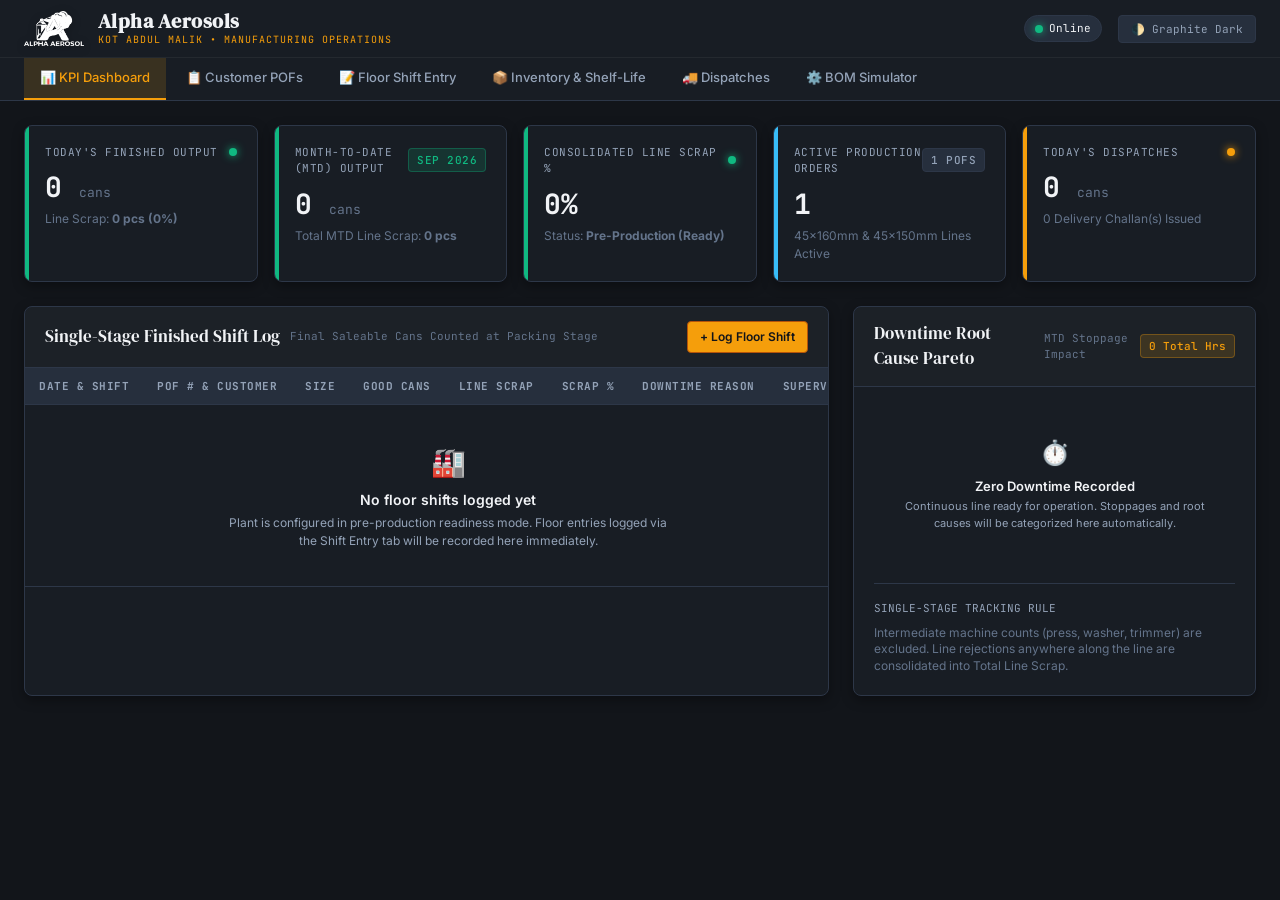
==== index.html @ 7f688cb4 "feat: integrate logo, pre-production 0-entry baseline, and GitHub Pages/Vercel deployment" ====
<!DOCTYPE html>
<html lang="en" data-theme="dark">
<head>
  <meta charset="UTF-8">
  <meta name="viewport" content="width=device-width, initial-scale=1.0">
  <meta name="theme-color" content="#12151a">
  <title>Alpha Aerosols — Factory Operations Portal</title>
  <link rel="manifest" href="./manifest.json">
  <link rel="icon" type="image/png" href="./icon-192.png">
  <link rel="apple-touch-icon" href="./apple-touch-icon.png">
  <link rel="preconnect" href="https://fonts.googleapis.com">
  <link rel="preconnect" href="https://fonts.gstatic.com" crossorigin>
  <link href="https://fonts.googleapis.com/css2?family=DM+Serif+Display&family=Inter:wght@400;500;600;700&family=JetBrains+Mono:wght@400;500;600;700&display=swap" rel="stylesheet">
  <link rel="stylesheet" href="./css/app.css">
</head>
<body>

  <!-- Top Header Navigation -->
  <header class="app-header">
    <div class="header-top">
      <div class="brand-group">
        <img id="header-logo" src="./logo_dark.png" alt="Alpha Aerosols Logo" class="brand-logo-img">
        <div>
          <h1 class="brand-title">Alpha Aerosols</h1>
          <div class="brand-subtitle">Kot Abdul Malik • Manufacturing Operations</div>
        </div>
      </div>

      <div class="header-meta">
        <div class="status-pill" title="Plant Operating Mode">
          <span class="status-dot emerald" id="connection-status-dot"></span>
          <span id="connection-status-text">Online</span>
        </div>
        <span id="offline-queue-badge" class="badge badge-amber" style="display: none; cursor: pointer;" onclick="syncPendingShifts()" title="Click to manually push queued shifts">0 queued</span>
        <button class="theme-toggle-btn" onclick="toggleTheme()" id="theme-toggle-btn">
          🌓 <span id="theme-toggle-label">Graphite Dark</span>
        </button>
      </div>
    </div>

    <!-- Navigation Bar Tabs -->
    <nav class="nav-bar" id="main-nav">
      <a href="#dashboard" class="nav-tab active">
        <span>📊 KPI Dashboard</span>
      </a>
      <a href="#orders" class="nav-tab">
        <span>📋 Customer POFs</span>
      </a>
      <a href="#entry" class="nav-tab">
        <span>📝 Floor Shift Entry</span>
      </a>
      <a href="#inventory" class="nav-tab">
        <span>📦 Inventory & Shelf-Life</span>
      </a>
      <a href="#dispatches" class="nav-tab">
        <span>🚚 Dispatches</span>
      </a>
      <a href="#simulator" class="nav-tab">
        <span>⚙️ BOM Simulator</span>
      </a>
    </nav>
  </header>

  <!-- Main View Container -->
  <main class="app-container">
    <section id="view-dashboard" class="view-section active"></section>
    <section id="view-orders" class="view-section"></section>
    <section id="view-entry" class="view-section"></section>
    <section id="view-inventory" class="view-section"></section>
    <section id="view-dispatches" class="view-section"></section>
    <section id="view-simulator" class="view-section"></section>
  </main>

  <!-- Modal: Create New Order (POF) -->
  <div id="modal-new-order" class="modal-backdrop">
    <div class="modal-dialog">
      <div class="modal-header">
        <h3 style="font-family: var(--font-display); font-size: 18px;">Create New Production Order (POF)</h3>
        <button type="button" class="btn btn-secondary" style="padding: 4px 8px;" onclick="closeNewOrderModal()">✕</button>
      </div>
      <form onsubmit="submitNewOrder(event)">
        <div class="modal-body form-grid">
          <div class="form-group">
            <label class="form-label">POF Number</label>
            <input type="text" name="pof_number" class="form-input" placeholder="e.g. POF-2026-084" required>
          </div>
          <div class="form-group">
            <label class="form-label">Customer Name</label>
            <input type="text" name="customer_name" class="form-input" placeholder="e.g. L'Oreal CareLine" required>
          </div>
          <div class="form-group">
            <label class="form-label">Product Name & Description</label>
            <input type="text" name="product_name" class="form-input" placeholder="e.g. Deodorant Spray 150ml" required>
          </div>
          <div class="form-group">
            <label class="form-label">Container Size</label>
            <select name="product_size" class="form-select">
              <option value="45x160mm">45 x 160 mm (Primary Standard, 0.40mm)</option>
              <option value="45x150mm">45 x 150 mm (Alternate Standard, 0.35mm)</option>
            </select>
          </div>
          <div class="form-group">
            <label class="form-label">Order Quantity (Cans)</label>
            <input type="number" name="order_qty" class="form-input" value="100000" min="1000" required>
          </div>
          <div class="form-group">
            <label class="form-label">Tolerance % (Standard ±5%)</label>
            <input type="number" step="0.5" name="tolerance_pct" class="form-input" value="5" min="0" max="15" required>
          </div>
          <div class="form-group">
            <label class="form-label">Order Date</label>
            <input type="date" name="order_date" class="form-input" required>
          </div>
          <div class="form-group">
            <label class="form-label">Delivery Due Date</label>
            <input type="date" name="due_date" class="form-input" required>
          </div>
          <div class="form-group" style="grid-column: 1 / -1;">
            <label class="form-label">Artwork Proof Reference</label>
            <input type="text" name="artwork_ref" class="form-input" placeholder="e.g. ART-2026-REV2">
          </div>
          <div class="form-group" style="grid-column: 1 / -1;">
            <label class="form-label">Operational Notes</label>
            <textarea name="notes" class="form-textarea" rows="2" placeholder="Coating specs, delivery remarks..."></textarea>
          </div>
        </div>
        <div class="modal-footer">
          <button type="button" class="btn btn-secondary" onclick="closeNewOrderModal()">Cancel</button>
          <button type="submit" class="btn btn-primary">Create Order</button>
        </div>
      </form>
    </div>
  </div>

  <!-- Modal: Issue Delivery Challan -->
  <div id="modal-new-dispatch" class="modal-backdrop">
    <div class="modal-dialog">
      <div class="modal-header">
        <h3 style="font-family: var(--font-display); font-size: 18px;">Issue Delivery Challan & Gate Pass</h3>
        <button type="button" class="btn btn-secondary" style="padding: 4px 8px;" onclick="closeNewDispatchModal()">✕</button>
      </div>
      <form onsubmit="submitNewDispatch(event)">
        <div class="modal-body form-grid">
          <div class="form-group">
            <label class="form-label">Challan Number</label>
            <input type="text" name="challan_number" class="form-input" placeholder="e.g. DC-2026-043" required>
          </div>
          <div class="form-group">
            <label class="form-label">Dispatch Date</label>
            <input type="date" name="dispatch_date" class="form-input" required>
          </div>
          <div class="form-group" style="grid-column: 1 / -1;">
            <label class="form-label">Select Active POF #</label>
            <select name="pof_id" class="form-select" id="dispatch-pof-select" required onchange="handleDispatchPofChange(this)">
              <!-- Filled dynamically -->
            </select>
          </div>
          <div class="form-group">
            <label class="form-label">Dispatched Cans (pcs)</label>
            <input type="number" name="dispatched_cans" class="form-input" placeholder="e.g. 35000" min="1" required>
          </div>
          <div class="form-group">
            <label class="form-label">Carton Count</label>
            <input type="number" name="carton_count" class="form-input" placeholder="e.g. 175" min="1" required>
          </div>
          <div class="form-group">
            <label class="form-label">Pallet Count</label>
            <input type="number" name="pallet_count" class="form-input" placeholder="e.g. 12" min="1" required>
          </div>
          <div class="form-group">
            <label class="form-label">Vehicle Registration #</label>
            <input type="text" name="vehicle_number" class="form-input" placeholder="e.g. LES-4412" required>
          </div>
          <div class="form-group">
            <label class="form-label">Driver Name</label>
            <input type="text" name="driver_name" class="form-input" placeholder="e.g. Muhammad Akram">
          </div>
          <div class="form-group">
            <label class="form-label">Receiver Party</label>
            <input type="text" name="receiver_party" class="form-input" placeholder="e.g. Golden Pearl Cosmetics" required>
          </div>
        </div>
        <div class="modal-footer">
          <button type="button" class="btn btn-secondary" onclick="closeNewDispatchModal()">Cancel</button>
          <button type="submit" class="btn btn-primary">Authorize & Dispatch</button>
        </div>
      </form>
    </div>
  </div>

  <!-- Toast Container -->
  <div id="toast-container" class="toast-container"></div>

  <!-- Scripts -->
  <script src="./js/state.js"></script>
  <script src="./js/components/dashboard.js"></script>
  <script src="./js/components/orders.js"></script>
  <script src="./js/components/shift_entry.js"></script>
  <script src="./js/components/inventory.js"></script>
  <script src="./js/components/dispatches.js"></script>
  <script src="./js/components/simulator.js"></script>
  <script src="./js/router.js"></script>

  <!-- PWA Service Worker Registration -->
  <script>
    if ('serviceWorker' in navigator) {
      window.addEventListener('load', () => {
        navigator.serviceWorker.register('./sw.js').then((reg) => {
          reg.addEventListener('updatefound', () => {
            const newWorker = reg.installing;
            newWorker.addEventListener('statechange', () => {
              if (newWorker.state === 'installed' && navigator.serviceWorker.controller) {
                // Subtle non-disruptive update notification toast
                const toast = document.createElement('div');
                toast.className = 'toast amber';
                toast.innerHTML = `<span>App updated — <strong style="cursor:pointer; text-decoration:underline;" id="btn-refresh-pwa">Tap to Refresh</strong></span>`;
                document.getElementById('toast-container')?.appendChild(toast);
                document.getElementById('btn-refresh-pwa')?.addEventListener('click', () => {
                  newWorker.postMessage({ action: 'skipWaiting' });
                  window.location.reload();
                });
              }
            });
          });
        }).catch((err) => console.warn('SW registration failed:', err));
      });
    }

    // Populate modal dropdowns when data loads
    window.addEventListener('app:state-changed', (e) => {
      const orders = e.detail?.orders || [];
      const dispSelect = document.getElementById('dispatch-pof-select');
      if (dispSelect) {
        dispSelect.innerHTML = orders.map(o => `
          <option value="${o.id}">${o.pof_number} — ${o.customer_name} (${formatNumber(o.order_qty)} cans)</option>
        `).join('');
        if (typeof handleDispatchPofChange === 'function' && dispSelect.value) {
          handleDispatchPofChange(dispSelect);
        }
      }
      const today = new Date().toISOString().split('T')[0];
      const ordDate = document.querySelector('#modal-new-order input[name="order_date"]');
      if (ordDate && !ordDate.value) ordDate.value = today;
      const dispDate = document.querySelector('#modal-new-dispatch input[name="dispatch_date"]');
      if (dispDate && !dispDate.value) dispDate.value = today;
    });
  </script>
</body>
</html>
---- css/app.css ----
/* ==========================================================================
   ALPHA AEROSOLS (KOT ABDUL MALIK) — INDUSTRIAL DESIGN SYSTEM
   Bespoke Industrial Aesthetic (Graphite / Aluminum Steel / Amber / Emerald)
   ========================================================================== */

:root {
  --font-display: 'DM Serif Display', Georgia, serif;
  --font-ui: 'Inter', -apple-system, BlinkMacSystemFont, 'Segoe UI', Roboto, sans-serif;
  --font-mono: 'JetBrains Mono', 'SFMono-Regular', Consolas, monospace;

  /* Theme: Brushed Graphite Dark (Default) */
  --bg-base: #12151a;
  --bg-surface: #181d24;
  --bg-surface-elevated: #202732;
  --bg-subtle: #262f3d;
  --border-subtle: #2d3748;
  --border-strong: #3f4d63;

  --text-main: #f1f3f6;
  --text-muted: #94a3b8;
  --text-dim: #64748b;

  --color-amber: #f59e0b;
  --color-amber-dark: #b45309;
  --color-amber-glow: rgba(245, 158, 11, 0.15);

  --color-emerald: #10b981;
  --color-emerald-dark: #047857;
  --color-emerald-glow: rgba(16, 185, 129, 0.15);

  --color-danger: #ef4444;
  --color-danger-glow: rgba(239, 68, 68, 0.15);

  --color-steel: #718096;
  --color-blue: #38bdf8;

  --shadow-card: 0 4px 12px rgba(0, 0, 0, 0.35);
  --shadow-elevated: 0 8px 24px rgba(0, 0, 0, 0.45);
  --radius-sm: 4px;
  --radius-md: 8px;
  --radius-lg: 12px;
  --transition-fast: 0.15s ease;
}

[data-theme="light"] {
  --bg-base: #f1f3f6;
  --bg-surface: #ffffff;
  --bg-surface-elevated: #f8fafc;
  --bg-subtle: #e2e8f0;
  --border-subtle: #cbd5e1;
  --border-strong: #94a3b8;

  --text-main: #0f172a;
  --text-muted: #475569;
  --text-dim: #64748b;

  --color-amber-glow: rgba(245, 158, 11, 0.22);
  --color-emerald-glow: rgba(16, 185, 129, 0.22);
  --color-danger-glow: rgba(239, 68, 68, 0.22);
  --shadow-card: 0 2px 8px rgba(0, 0, 0, 0.08);
  --shadow-elevated: 0 6px 16px rgba(0, 0, 0, 0.12);
}

* {
  box-sizing: border-box;
  margin: 0;
  padding: 0;
}

body {
  background-color: var(--bg-base);
  color: var(--text-main);
  font-family: var(--font-ui);
  font-size: 14px;
  line-height: 1.5;
  min-height: 100vh;
  display: flex;
  flex-direction: column;
  -webkit-font-smoothing: antialiased;
}

/* ================= Top App Header ================= */
.app-header {
  background: var(--bg-surface);
  border-bottom: 1px solid var(--border-subtle);
  position: sticky;
  top: 0;
  z-index: 100;
  backdrop-filter: blur(8px);
}

.header-top {
  display: flex;
  align-items: center;
  justify-content: space-between;
  padding: 10px 24px;
  border-bottom: 1px solid rgba(255, 255, 255, 0.05);
}

.brand-group {
  display: flex;
  align-items: center;
  gap: 14px;
}

.brand-logo-mark {
  width: 36px;
  height: 36px;
  background: linear-gradient(135deg, #2d3748, #1a202c);
  border: 1px solid var(--color-amber);
  border-radius: var(--radius-sm);
  display: flex;
  align-items: center;
  justify-content: center;
  font-family: var(--font-display);
  font-size: 20px;
  font-weight: bold;
  color: var(--color-amber);
  box-shadow: 0 0 10px var(--color-amber-glow);
}

.brand-logo-img {
  height: 36px;
  width: auto;
  max-width: 140px;
  display: block;
  object-fit: contain;
  filter: drop-shadow(0 2px 4px rgba(0, 0, 0, 0.25));
  transition: transform 0.2s ease-in-out;
}

.brand-logo-img:hover {
  transform: scale(1.04);
}

.brand-title {
  font-family: var(--font-display);
  font-size: 20px;
  letter-spacing: 0.5px;
  color: var(--text-main);
  line-height: 1.1;
}

.brand-subtitle {
  font-family: var(--font-mono);
  font-size: 10px;
  text-transform: uppercase;
  letter-spacing: 1px;
  color: var(--color-amber);
}

.header-meta {
  display: flex;
  align-items: center;
  gap: 16px;
}

.status-pill {
  display: inline-flex;
  align-items: center;
  gap: 6px;
  background: var(--bg-subtle);
  border: 1px solid var(--border-subtle);
  padding: 4px 10px;
  border-radius: 20px;
  font-family: var(--font-mono);
  font-size: 11px;
}

.status-dot {
  width: 8px;
  height: 8px;
  border-radius: 50%;
  background-color: var(--color-emerald);
  box-shadow: 0 0 8px var(--color-emerald);
}

.status-dot.amber {
  background-color: var(--color-amber);
  box-shadow: 0 0 8px var(--color-amber);
}

.status-dot.red {
  background-color: var(--color-danger);
  box-shadow: 0 0 8px var(--color-danger);
}

.theme-toggle-btn {
  background: var(--bg-subtle);
  border: 1px solid var(--border-subtle);
  color: var(--text-muted);
  padding: 6px 12px;
  border-radius: var(--radius-sm);
  cursor: pointer;
  font-family: var(--font-mono);
  font-size: 11px;
  transition: all var(--transition-fast);
}

.theme-toggle-btn:hover {
  color: var(--text-main);
  border-color: var(--color-amber);
}

/* ================= Navigation Tabs ================= */
.nav-bar {
  display: flex;
  gap: 4px;
  padding: 0 24px;
  overflow-x: auto;
}

.nav-tab {
  display: inline-flex;
  align-items: center;
  gap: 8px;
  padding: 10px 16px;
  color: var(--text-muted);
  text-decoration: none;
  font-weight: 500;
  font-size: 13px;
  border-bottom: 2px solid transparent;
  transition: all var(--transition-fast);
  white-space: nowrap;
}

.nav-tab:hover {
  color: var(--text-main);
}

.nav-tab.active {
  color: var(--color-amber);
  border-bottom-color: var(--color-amber);
  background: var(--color-amber-glow);
}

.nav-badge {
  font-family: var(--font-mono);
  font-size: 10px;
  padding: 2px 6px;
  border-radius: 10px;
  background: var(--bg-subtle);
  color: var(--text-muted);
}

/* ================= Main View Container ================= */
.app-container {
  flex: 1;
  max-width: 1400px;
  width: 100%;
  margin: 0 auto;
  padding: 24px;
}

.view-section {
  display: none;
  animation: fadeIn 0.2s ease-in-out;
}

.view-section.active {
  display: block;
}

@keyframes fadeIn {
  from { opacity: 0; transform: translateY(4px); }
  to { opacity: 1; transform: translateY(0); }
}

/* ================= Cards & Panels ================= */
.panel {
  background: var(--bg-surface);
  border: 1px solid var(--border-subtle);
  border-radius: var(--radius-md);
  box-shadow: var(--shadow-card);
  margin-bottom: 24px;
  overflow: hidden;
}

.panel-header {
  padding: 14px 20px;
  border-bottom: 1px solid var(--border-subtle);
  display: flex;
  align-items: center;
  justify-content: space-between;
  background: rgba(255, 255, 255, 0.015);
}

.panel-title {
  font-family: var(--font-display);
  font-size: 17px;
  color: var(--text-main);
  display: flex;
  align-items: center;
  gap: 10px;
}

.panel-title small {
  font-family: var(--font-mono);
  font-size: 11px;
  color: var(--text-dim);
  font-weight: normal;
}

.panel-body {
  padding: 20px;
}

/* ================= KPI Grid ================= */
.kpi-grid {
  display: grid;
  grid-template-columns: repeat(auto-fit, minmax(220px, 1fr));
  gap: 16px;
  margin-bottom: 24px;
}

.kpi-card {
  background: var(--bg-surface);
  border: 1px solid var(--border-subtle);
  border-radius: var(--radius-md);
  padding: 18px 20px;
  box-shadow: var(--shadow-card);
  position: relative;
  overflow: hidden;
  transition: transform var(--transition-fast), border-color var(--transition-fast);
}

.kpi-card:hover {
  border-color: var(--border-strong);
  transform: translateY(-2px);
}

.kpi-card::before {
  content: "";
  position: absolute;
  top: 0;
  left: 0;
  width: 4px;
  height: 100%;
  background: var(--border-subtle);
}

.kpi-card.amber::before { background: var(--color-amber); }
.kpi-card.emerald::before { background: var(--color-emerald); }
.kpi-card.blue::before { background: var(--color-blue); }
.kpi-card.red::before { background: var(--color-danger); }

.kpi-label {
  font-size: 11px;
  font-family: var(--font-mono);
  text-transform: uppercase;
  letter-spacing: 0.5px;
  color: var(--text-muted);
  display: flex;
  align-items: center;
  justify-content: space-between;
}

.kpi-value {
  font-family: var(--font-mono);
  font-size: 28px;
  font-weight: 700;
  color: var(--text-main);
  margin: 6px 0 2px 0;
}

.kpi-sub {
  font-size: 12px;
  color: var(--text-dim);
  display: flex;
  align-items: center;
  gap: 6px;
}

/* ================= Tables ================= */
.table-responsive {
  width: 100%;
  overflow-x: auto;
}

.data-table {
  width: 100%;
  border-collapse: collapse;
  font-size: 13px;
}

.data-table th {
  background: var(--bg-subtle);
  color: var(--text-muted);
  font-family: var(--font-mono);
  font-size: 11px;
  text-transform: uppercase;
  letter-spacing: 0.5px;
  padding: 10px 14px;
  text-align: left;
  border-bottom: 1px solid var(--border-subtle);
  white-space: nowrap;
}

.data-table th.num, .data-table td.num {
  text-align: right;
  font-family: var(--font-mono);
}

.data-table td {
  padding: 12px 14px;
  border-bottom: 1px solid var(--border-subtle);
  color: var(--text-main);
}

.data-table tr:hover td {
  background: rgba(255, 255, 255, 0.02);
}

/* ================= Badges & Indicators ================= */
.badge {
  display: inline-flex;
  align-items: center;
  gap: 5px;
  padding: 3px 8px;
  border-radius: var(--radius-sm);
  font-family: var(--font-mono);
  font-size: 11px;
  font-weight: 500;
  white-space: nowrap;
}

.badge-emerald {
  background: var(--color-emerald-glow);
  color: var(--color-emerald);
  border: 1px solid rgba(16, 185, 129, 0.3);
}

.badge-amber {
  background: var(--color-amber-glow);
  color: var(--color-amber);
  border: 1px solid rgba(245, 158, 11, 0.3);
}

.badge-red {
  background: var(--color-danger-glow);
  color: var(--color-danger);
  border: 1px solid rgba(239, 68, 68, 0.3);
}

.badge-steel {
  background: var(--bg-subtle);
  color: var(--text-muted);
  border: 1px solid var(--border-subtle);
}

.progress-bar-container {
  width: 100%;
  height: 6px;
  background: var(--bg-subtle);
  border-radius: 3px;
  overflow: hidden;
  margin-top: 4px;
}

.progress-bar-fill {
  height: 100%;
  background: var(--color-emerald);
  border-radius: 3px;
  transition: width 0.3s ease;
}

.progress-bar-fill.amber { background: var(--color-amber); }
.progress-bar-fill.red { background: var(--color-danger); }

/* ================= Forms & Inputs ================= */
.form-grid {
  display: grid;
  grid-template-columns: repeat(auto-fit, minmax(240px, 1fr));
  gap: 16px;
}

.form-group {
  display: flex;
  flex-direction: column;
  gap: 6px;
}

.form-label {
  font-family: var(--font-mono);
  font-size: 11px;
  text-transform: uppercase;
  letter-spacing: 0.5px;
  color: var(--text-muted);
}

.form-input, .form-select, .form-textarea {
  background: var(--bg-base);
  border: 1px solid var(--border-subtle);
  border-radius: var(--radius-sm);
  color: var(--text-main);
  padding: 10px 12px;
  font-family: var(--font-mono);
  font-size: 13px;
  outline: none;
  transition: border-color var(--transition-fast);
}

.form-input:focus, .form-select:focus, .form-textarea:focus {
  border-color: var(--color-amber);
  box-shadow: 0 0 0 2px var(--color-amber-glow);
}

.form-input-lg {
  font-size: 18px;
  font-weight: bold;
  padding: 12px 16px;
}

.btn {
  display: inline-flex;
  align-items: center;
  justify-content: center;
  gap: 8px;
  padding: 10px 18px;
  font-size: 13px;
  font-weight: 600;
  border-radius: var(--radius-sm);
  border: 1px solid transparent;
  cursor: pointer;
  transition: all var(--transition-fast);
  text-decoration: none;
}

.btn-primary {
  background: var(--color-amber);
  color: #12151a;
  border-color: var(--color-amber-dark);
}

.btn-primary:hover {
  background: #fbb034;
  box-shadow: 0 0 12px var(--color-amber-glow);
}

.btn-secondary {
  background: var(--bg-subtle);
  color: var(--text-main);
  border-color: var(--border-subtle);
}

.btn-secondary:hover {
  background: var(--bg-surface-elevated);
  border-color: var(--border-strong);
}

.btn-emerald {
  background: var(--color-emerald);
  color: #12151a;
}

.btn-emerald:hover {
  background: #34d399;
}

/* ================= Modals ================= */
.modal-backdrop {
  position: fixed;
  top: 0;
  left: 0;
  width: 100vw;
  height: 100vh;
  background: rgba(0, 0, 0, 0.7);
  backdrop-filter: blur(4px);
  display: none;
  align-items: center;
  justify-content: center;
  z-index: 200;
}

.modal-backdrop.active {
  display: flex;
}

.modal-dialog {
  background: var(--bg-surface);
  border: 1px solid var(--border-strong);
  border-radius: var(--radius-md);
  box-shadow: var(--shadow-elevated);
  max-width: 600px;
  width: 90%;
  max-height: 90vh;
  overflow-y: auto;
  animation: modalScale 0.2s ease;
}

@keyframes modalScale {
  from { transform: scale(0.95); opacity: 0; }
  to { transform: scale(1); opacity: 1; }
}

.modal-header {
  padding: 16px 20px;
  border-bottom: 1px solid var(--border-subtle);
  display: flex;
  align-items: center;
  justify-content: space-between;
}

.modal-body {
  padding: 20px;
}

.modal-footer {
  padding: 14px 20px;
  border-top: 1px solid var(--border-subtle);
  display: flex;
  align-items: center;
  justify-content: flex-end;
  gap: 12px;
}

/* ================= Toast Notification ================= */
.toast-container {
  position: fixed;
  bottom: 20px;
  right: 20px;
  z-index: 300;
  display: flex;
  flex-direction: column;
  gap: 10px;
}

.toast {
  background: var(--bg-surface-elevated);
  border: 1px solid var(--border-strong);
  border-radius: var(--radius-sm);
  padding: 12px 18px;
  box-shadow: var(--shadow-elevated);
  display: flex;
  align-items: center;
  gap: 12px;
  font-size: 13px;
  color: var(--text-main);
  animation: slideUp 0.25s ease;
}

.toast.amber { border-left: 4px solid var(--color-amber); }
.toast.emerald { border-left: 4px solid var(--color-emerald); }
.toast.red { border-left: 4px solid var(--color-danger); }

@keyframes slideUp {
  from { transform: translateY(20px); opacity: 0; }
  to { transform: translateY(0); opacity: 1; }
}

/* ================= Floor Logger Specifics ================= */
.shift-toggle-group {
  display: flex;
  gap: 10px;
  margin-bottom: 12px;
}

.shift-btn {
  flex: 1;
  padding: 14px;
  border-radius: var(--radius-sm);
  background: var(--bg-base);
  border: 1px solid var(--border-subtle);
  color: var(--text-muted);
  font-family: var(--font-mono);
  font-size: 14px;
  font-weight: bold;
  cursor: pointer;
  transition: all var(--transition-fast);
}

.shift-btn.active {
  background: var(--bg-surface-elevated);
  border-color: var(--color-amber);
  color: var(--color-amber);
  box-shadow: 0 0 10px var(--color-amber-glow);
}

.metric-highlight-box {
  background: var(--bg-base);
  border: 1px solid var(--border-subtle);
  border-radius: var(--radius-sm);
  padding: 16px;
  display: flex;
  justify-content: space-around;
  align-items: center;
  text-align: center;
}

/* Responsive adjustments */
@media (max-width: 768px) {
  .header-top { padding: 8px 14px; }
  .app-container { padding: 14px; }
  .kpi-grid { grid-template-columns: 1fr 1fr; }
  .nav-bar { padding: 0 14px; }
}
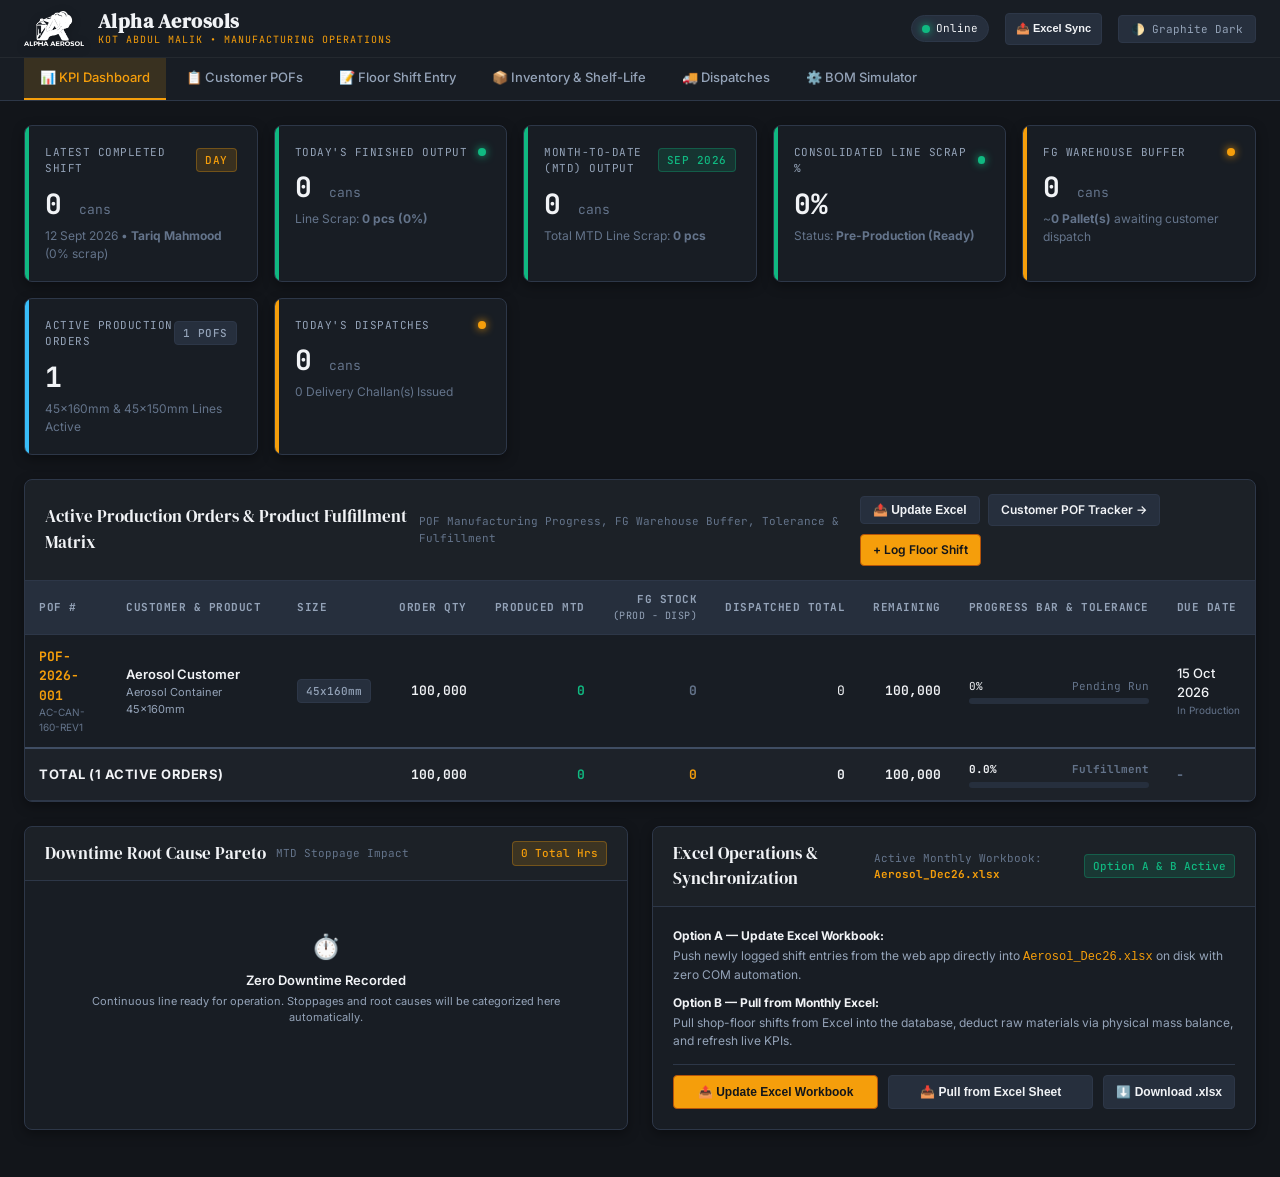
==== commit 17c56fef: "feat: implement bidirectional Excel sync (Option A & B), support dynamic Aerosol_MmmYY workbooks, an" ====
--- a/index.html
+++ b/index.html
@@ -32,6 +32,9 @@
           <span id="connection-status-text">Online</span>
         </div>
         <span id="offline-queue-badge" class="badge badge-amber" style="display: none; cursor: pointer;" onclick="syncPendingShifts()" title="Click to manually push queued shifts">0 queued</span>
+        <button type="button" class="btn btn-secondary" onclick="syncToExcel()" style="padding: 4px 10px; font-size: 11px; height: 32px;" title="Push shifts to monthly Excel workbook">
+          📤 Excel Sync
+        </button>
         <button class="theme-toggle-btn" onclick="toggleTheme()" id="theme-toggle-btn">
           🌓 <span id="theme-toggle-label">Graphite Dark</span>
         </button>
--- a/css/app.css
+++ b/css/app.css
@@ -375,6 +375,7 @@
 .table-responsive {
   width: 100%;
   overflow-x: auto;
+  -webkit-overflow-scrolling: touch;
 }
 
 .data-table {
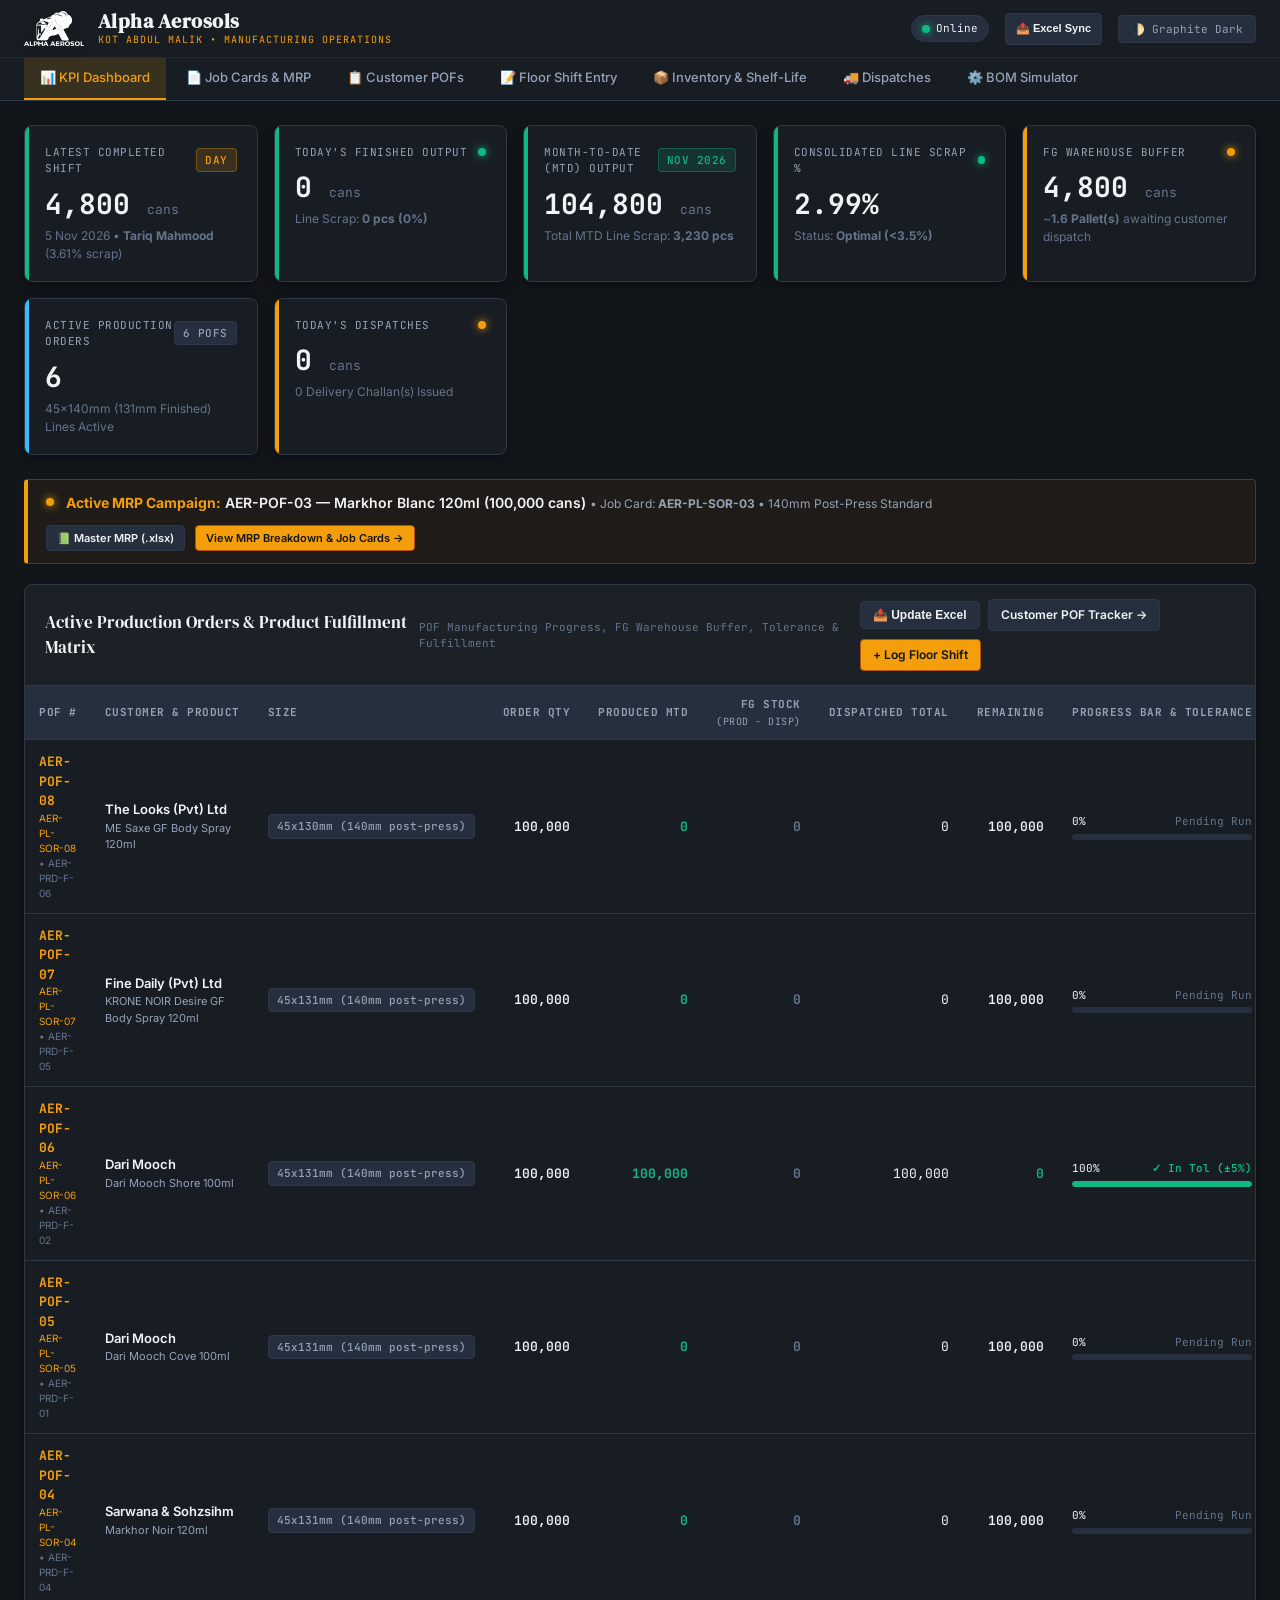
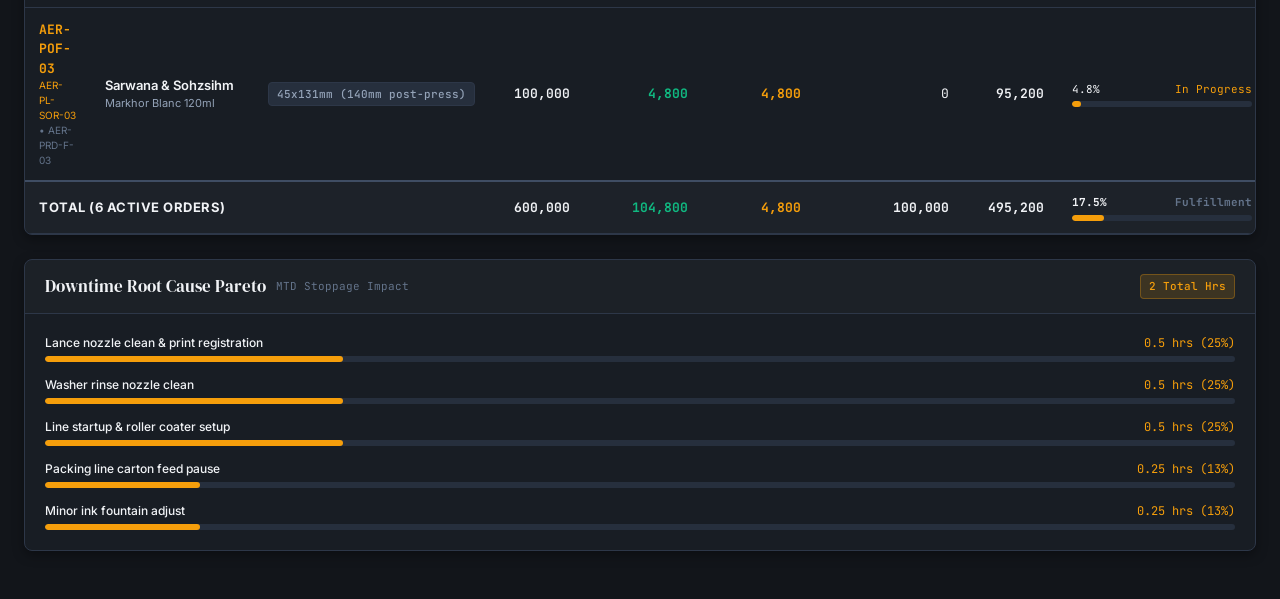
==== commit 6bde529a: "feat: update MRP workbook, JOF templates, carton specs (450 pcs/box), job card links, and executive " ====
--- a/index.html
+++ b/index.html
@@ -11,7 +11,7 @@
   <link rel="preconnect" href="https://fonts.googleapis.com">
   <link rel="preconnect" href="https://fonts.gstatic.com" crossorigin>
   <link href="https://fonts.googleapis.com/css2?family=DM+Serif+Display&family=Inter:wght@400;500;600;700&family=JetBrains+Mono:wght@400;500;600;700&display=swap" rel="stylesheet">
-  <link rel="stylesheet" href="./css/app.css">
+  <link rel="stylesheet" href="./css/app.css?v=20261114">
 </head>
 <body>
 
@@ -46,6 +46,9 @@
       <a href="#dashboard" class="nav-tab active">
         <span>📊 KPI Dashboard</span>
       </a>
+      <a href="#jobcards" class="nav-tab">
+        <span>📄 Job Cards & MRP</span>
+      </a>
       <a href="#orders" class="nav-tab">
         <span>📋 Customer POFs</span>
       </a>
@@ -67,6 +70,7 @@
   <!-- Main View Container -->
   <main class="app-container">
     <section id="view-dashboard" class="view-section active"></section>
+    <section id="view-jobcards" class="view-section"></section>
     <section id="view-orders" class="view-section"></section>
     <section id="view-entry" class="view-section"></section>
     <section id="view-inventory" class="view-section"></section>
@@ -98,8 +102,10 @@
           <div class="form-group">
             <label class="form-label">Container Size</label>
             <select name="product_size" class="form-select">
-              <option value="45x160mm">45 x 160 mm (Primary Standard, 0.40mm)</option>
-              <option value="45x150mm">45 x 150 mm (Alternate Standard, 0.35mm)</option>
+              <option value="45x131mm">45 x 131 mm (140mm post-press - Standard)</option>
+              <option value="45x130mm">45 x 130 mm (140mm post-press - ME Saxe)</option>
+              <option value="45x160mm">45 x 160 mm (Tall Can, 0.40mm)</option>
+              <option value="45x150mm">45 x 150 mm (Medium Can, 0.35mm)</option>
             </select>
           </div>
           <div class="form-group">
@@ -164,7 +170,7 @@
           </div>
           <div class="form-group">
             <label class="form-label">Carton Count</label>
-            <input type="number" name="carton_count" class="form-input" placeholder="e.g. 175" min="1" required>
+            <input type="number" name="carton_count" class="form-input" placeholder="e.g. 78 (450 pcs/box)" min="1" required>
           </div>
           <div class="form-group">
             <label class="form-label">Pallet Count</label>
@@ -195,14 +201,15 @@
   <div id="toast-container" class="toast-container"></div>
 
   <!-- Scripts -->
-  <script src="./js/state.js"></script>
-  <script src="./js/components/dashboard.js"></script>
-  <script src="./js/components/orders.js"></script>
-  <script src="./js/components/shift_entry.js"></script>
-  <script src="./js/components/inventory.js"></script>
-  <script src="./js/components/dispatches.js"></script>
-  <script src="./js/components/simulator.js"></script>
-  <script src="./js/router.js"></script>
+  <script src="./js/state.js?v=20261114"></script>
+  <script src="./js/components/dashboard.js?v=20261114"></script>
+  <script src="./js/components/job_cards.js?v=20261114"></script>
+  <script src="./js/components/orders.js?v=20261114"></script>
+  <script src="./js/components/shift_entry.js?v=20261114"></script>
+  <script src="./js/components/inventory.js?v=20261114"></script>
+  <script src="./js/components/dispatches.js?v=20261114"></script>
+  <script src="./js/components/simulator.js?v=20261114"></script>
+  <script src="./js/router.js?v=20261114"></script>
 
   <!-- PWA Service Worker Registration -->
   <script>
